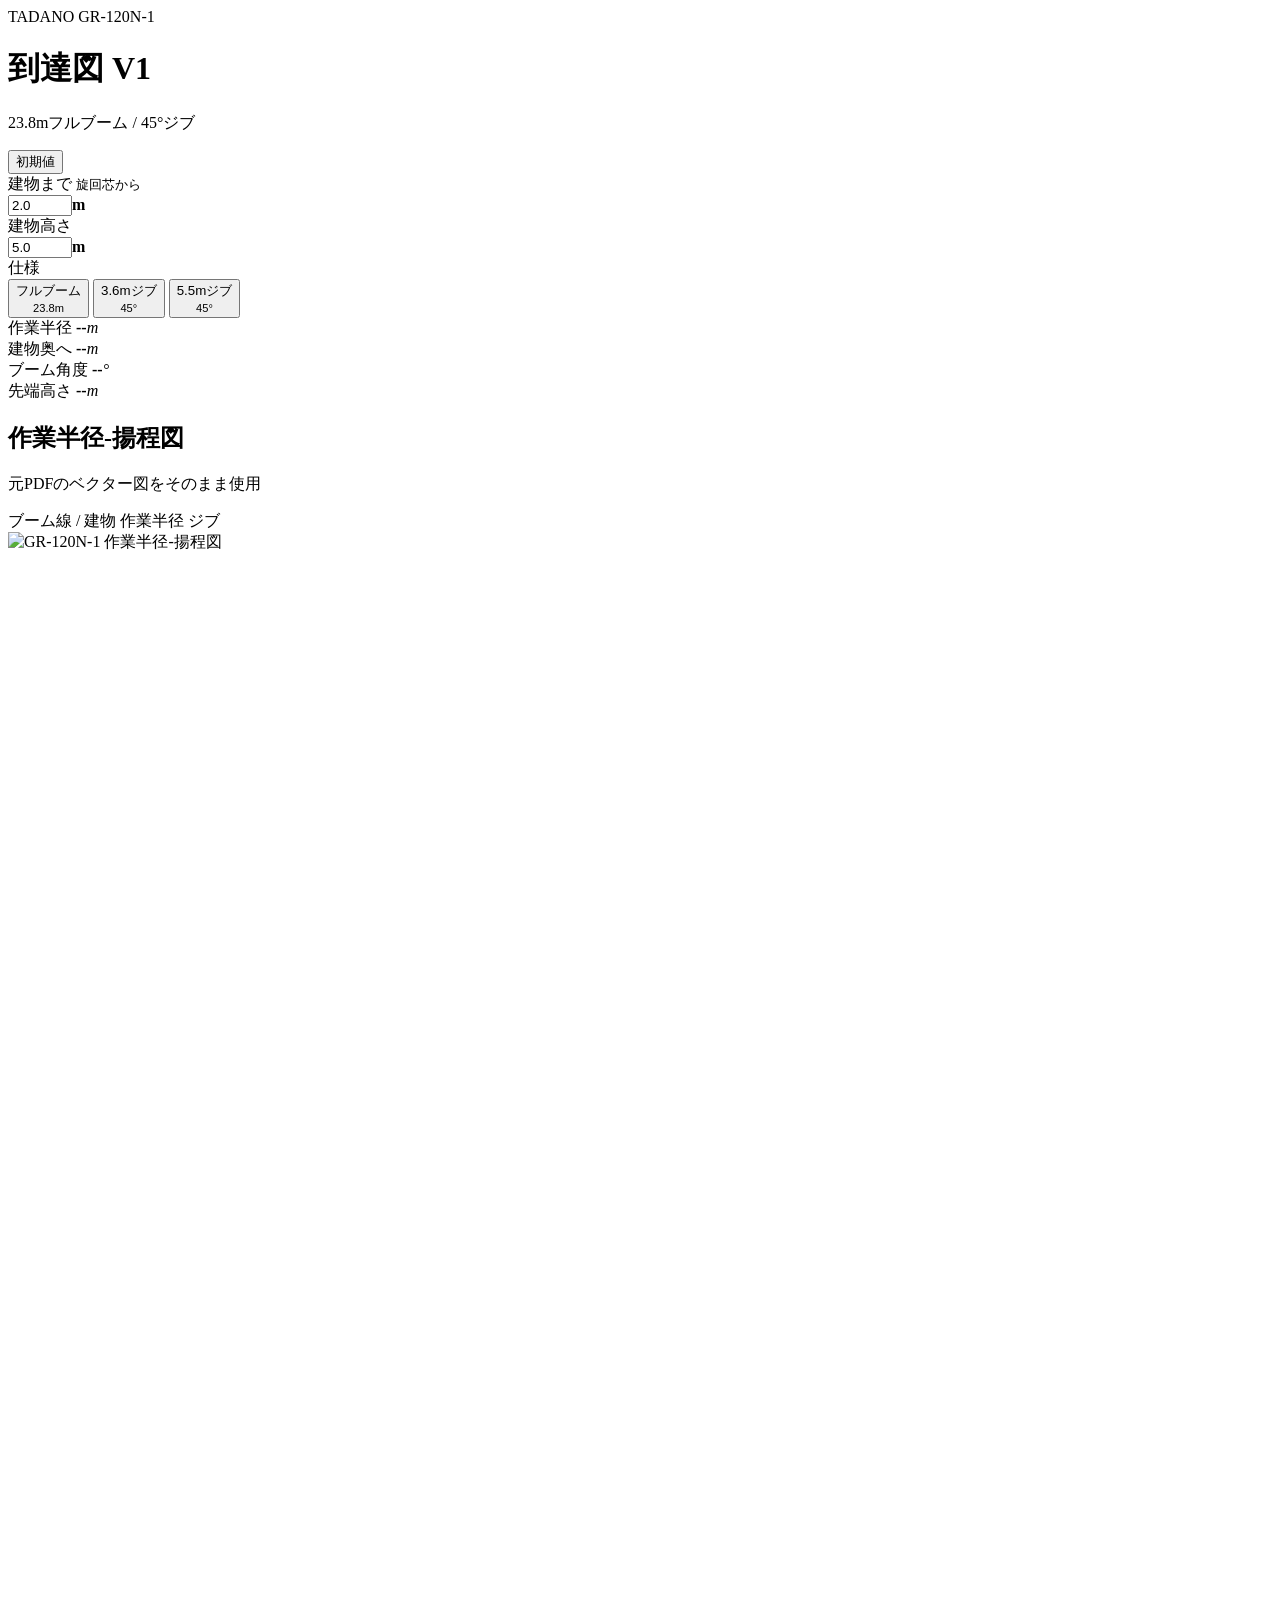
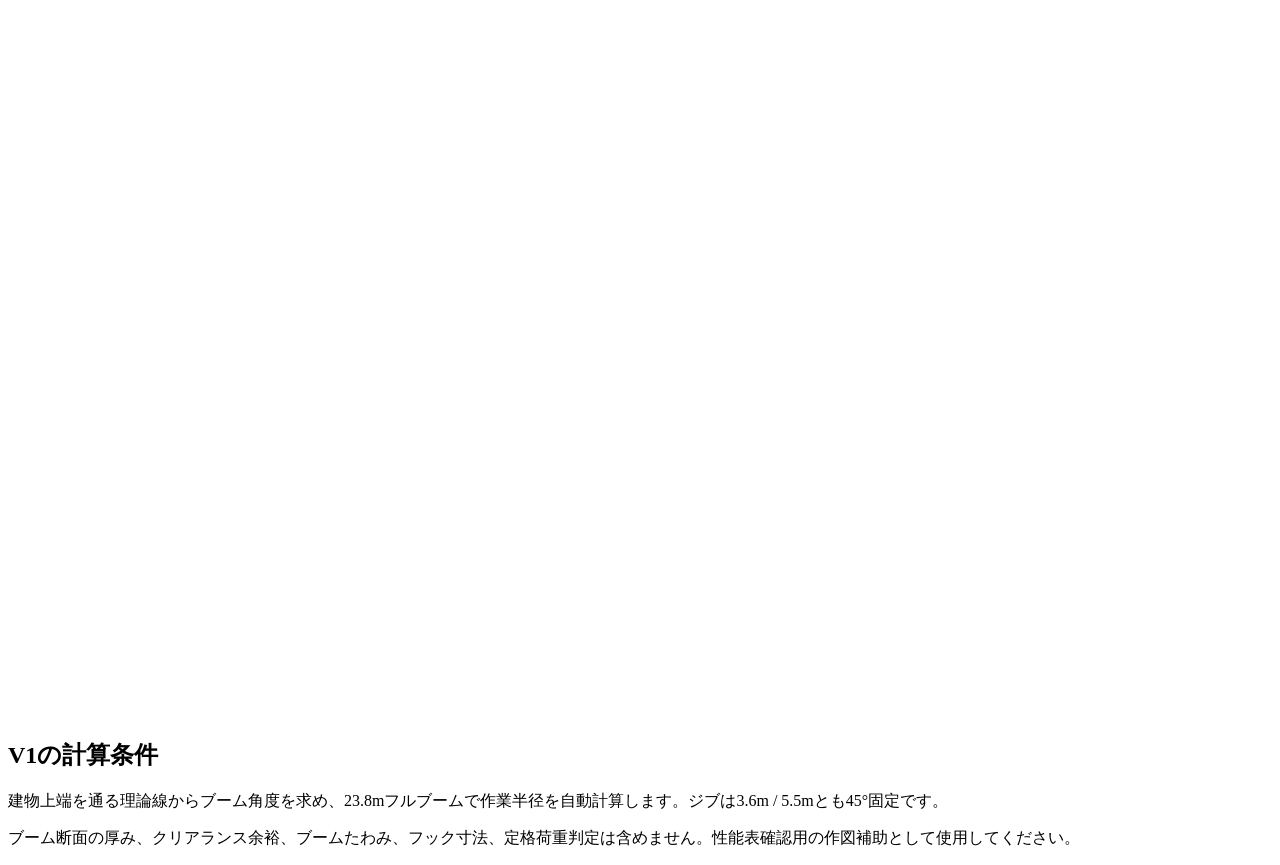
==== gr120n-reach/index.html @ 6168cb0c "Add GR-120N Reach V1 interface" ====
<!doctype html>
<html lang="ja">
<head>
  <meta charset="utf-8">
  <meta name="viewport" content="width=device-width,initial-scale=1,viewport-fit=cover">
  <meta name="theme-color" content="#111827">
  <meta name="description" content="GR-120N-1 フルブーム・45度ジブの作業半径を公式揚程図上に自動作図">
  <title>GR-120N 到達図 V1</title>
  <link rel="stylesheet" href="./styles.css">
</head>
<body>
  <header class="appbar">
    <div>
      <div class="eyebrow">TADANO GR-120N-1</div>
      <h1>到達図 <span>V1</span></h1>
      <p>23.8mフルブーム / 45°ジブ</p>
    </div>
    <button id="resetBtn" class="ghost" type="button">初期値</button>
  </header>

  <main>
    <section class="panel controls" aria-label="入力">
      <div class="field-grid">
        <label>
          <span>建物まで <small>旋回芯から</small></span>
          <div class="number"><input id="distance" type="number" min="0.1" max="24" step="0.1" value="2.0"><b>m</b></div>
        </label>
        <label>
          <span>建物高さ</span>
          <div class="number"><input id="height" type="number" min="0.1" max="32" step="0.1" value="5.0"><b>m</b></div>
        </label>
      </div>

      <div class="mode-wrap">
        <span class="mode-title">仕様</span>
        <div class="segmented" role="tablist" aria-label="仕様切替">
          <button class="mode active" data-mode="boom" type="button">フルブーム<br><small>23.8m</small></button>
          <button class="mode" data-mode="jib36" type="button">3.6mジブ<br><small>45°</small></button>
          <button class="mode" data-mode="jib55" type="button">5.5mジブ<br><small>45°</small></button>
        </div>
      </div>
    </section>

    <section class="result-grid" aria-live="polite">
      <article class="result primary-result">
        <span>作業半径</span>
        <strong id="radiusResult">--</strong><em>m</em>
      </article>
      <article class="result">
        <span>建物奥へ</span>
        <strong id="depthResult">--</strong><em>m</em>
      </article>
      <article class="result">
        <span>ブーム角度</span>
        <strong id="angleResult">--</strong><em>°</em>
      </article>
      <article class="result">
        <span>先端高さ</span>
        <strong id="tipHeightResult">--</strong><em>m</em>
      </article>
    </section>

    <div id="warning" class="warning hidden" role="status"></div>

    <section class="panel chart-panel">
      <div class="chart-head">
        <div>
          <h2>作業半径-揚程図</h2>
          <p>元PDFのベクター図をそのまま使用</p>
        </div>
        <div class="legend">
          <span><i class="red"></i>ブーム線 / 建物</span>
          <span><i class="green"></i>作業半径</span>
          <span><i class="violet"></i>ジブ</span>
        </div>
      </div>

      <div class="chart-scroll">
        <div id="chartStage" class="chart-stage">
          <img src="./assets/gr120n-range-chart.svg" alt="GR-120N-1 作業半径-揚程図" draggable="false">
          <svg id="overlay" viewBox="45 46 505 704" preserveAspectRatio="xMidYMid meet" aria-hidden="true">
            <g id="drawing"></g>
          </svg>
        </div>
      </div>
    </section>

    <section class="panel note">
      <h2>V1の計算条件</h2>
      <p>建物上端を通る理論線からブーム角度を求め、23.8mフルブームで作業半径を自動計算します。ジブは3.6m / 5.5mとも45°固定です。</p>
      <p>ブーム断面の厚み、クリアランス余裕、ブームたわみ、フック寸法、定格荷重判定は含めません。性能表確認用の作図補助として使用してください。</p>
    </section>
  </main>

  <script type="module" src="./app.js"></script>
</body>
</html>
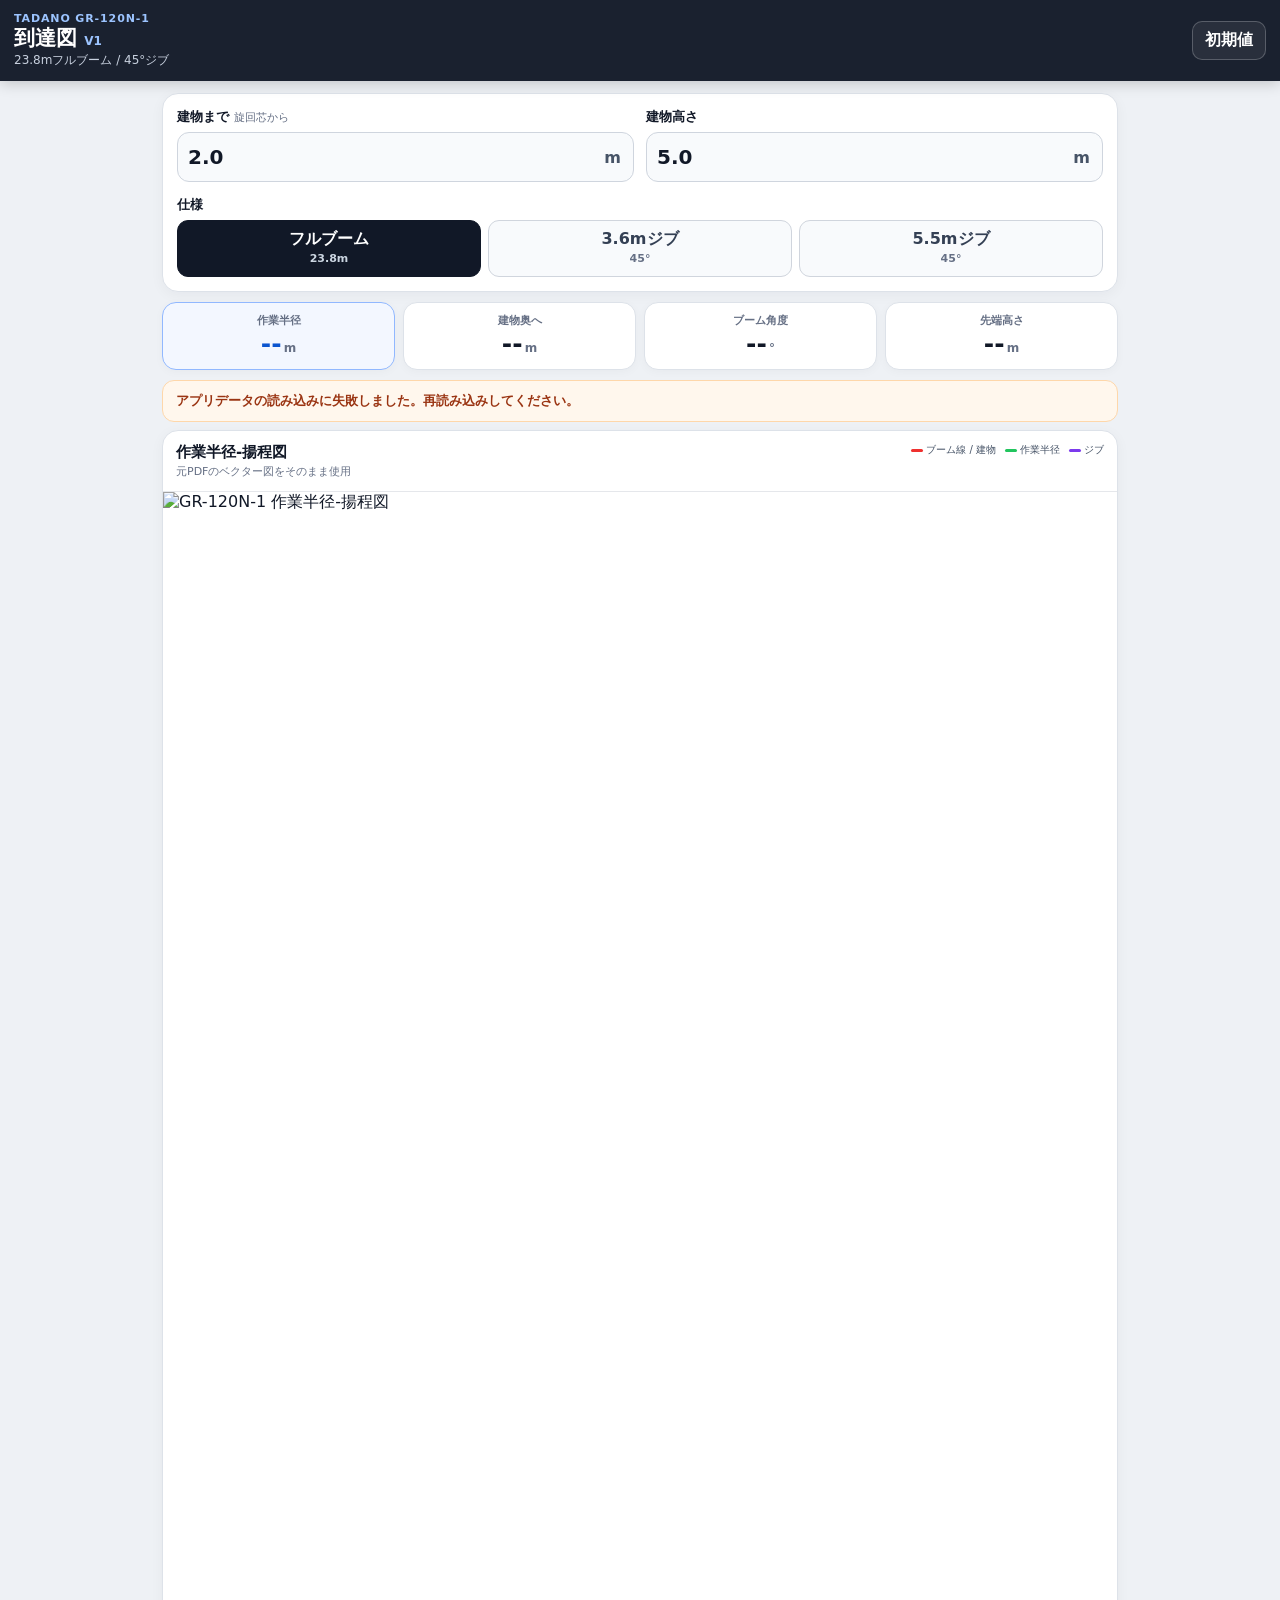
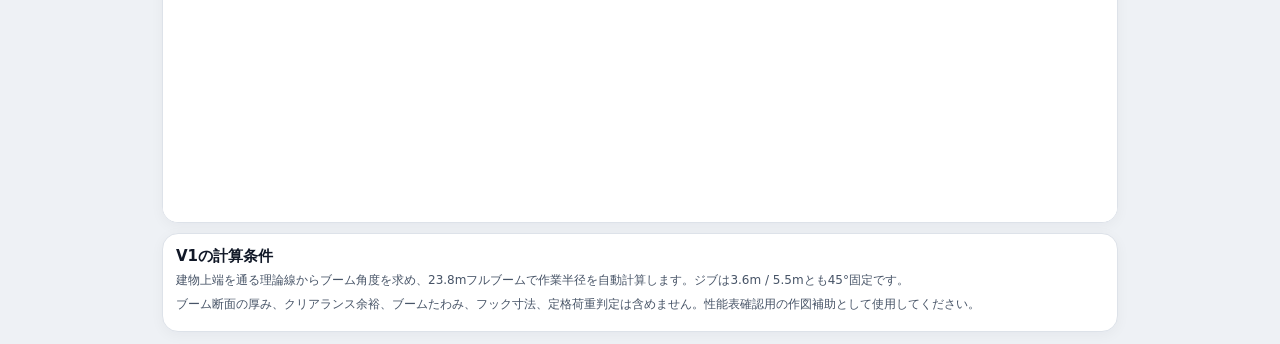
==== commit 4f383672: "Deploy GR-120N Reach with bundled exact vector chart" ====
--- a/gr120n-reach/index.html
+++ b/gr120n-reach/index.html
@@ -77,7 +77,7 @@
 
       <div class="chart-scroll">
         <div id="chartStage" class="chart-stage">
-          <img src="./assets/gr120n-range-chart.svg" alt="GR-120N-1 作業半径-揚程図" draggable="false">
+          <img id="sourceChart" alt="GR-120N-1 作業半径-揚程図" draggable="false">
           <svg id="overlay" viewBox="45 46 505 704" preserveAspectRatio="xMidYMid meet" aria-hidden="true">
             <g id="drawing"></g>
           </svg>
--- a/gr120n-reach/styles.css
+++ b/gr120n-reach/styles.css
@@ -0,0 +1,4 @@
+:root{font-family:system-ui,-apple-system,"Noto Sans JP","Yu Gothic",sans-serif;color:#111827;background:#eef1f5;--blue:#0f62fe;--red:#ef312f;--green:#22c55e;--violet:#7c3aed;--muted:#667085;--line:#d7dce4}
+*{box-sizing:border-box}body{margin:0;min-height:100vh;background:#eef1f5;color:#111827}button,input{font:inherit}.appbar{position:sticky;top:0;z-index:20;display:flex;align-items:center;justify-content:space-between;padding:12px 14px;background:rgba(17,24,39,.96);color:white;box-shadow:0 2px 14px #0003}.eyebrow{font-size:11px;letter-spacing:.08em;color:#9cc4ff;font-weight:800}.appbar h1{font-size:21px;line-height:1.1;margin:2px 0 2px}.appbar h1 span{font-size:12px;color:#9cc4ff}.appbar p{margin:0;color:#c8d1df;font-size:12px}.ghost{border:1px solid #ffffff38;background:#ffffff10;color:white;border-radius:10px;padding:8px 12px;font-weight:700}main{max-width:980px;margin:auto;padding:12px}.panel{background:white;border:1px solid #dde2e9;border-radius:16px;box-shadow:0 3px 14px #1118270b}.controls{padding:14px}.field-grid{display:grid;grid-template-columns:1fr 1fr;gap:12px}.field-grid label>span,.mode-title{display:block;font-size:13px;font-weight:800;margin-bottom:6px}.field-grid small{font-weight:500;color:var(--muted)}.number{display:flex;align-items:center;border:1px solid #cfd5de;border-radius:12px;background:#f8fafc;overflow:hidden}.number:focus-within{border-color:var(--blue);box-shadow:0 0 0 3px #0f62fe18}.number input{width:100%;border:0;outline:0;background:transparent;padding:12px 10px;font-size:20px;font-weight:800;color:#111827}.number b{padding:0 12px;color:#475467}.mode-wrap{margin-top:14px}.segmented{display:grid;grid-template-columns:repeat(3,1fr);gap:7px}.mode{border:1px solid #d0d5dd;background:#f8fafc;border-radius:11px;padding:9px 5px;font-weight:800;color:#344054;line-height:1.15}.mode small{font-size:11px;color:#667085}.mode.active{background:#111827;border-color:#111827;color:white}.mode.active small{color:#cbd5e1}.result-grid{display:grid;grid-template-columns:repeat(4,1fr);gap:8px;margin:10px 0}.result{background:white;border:1px solid #dde2e9;border-radius:14px;padding:10px;text-align:center;box-shadow:0 2px 10px #11182708}.result span{display:block;color:#667085;font-size:11px;font-weight:700}.result strong{font-size:25px;line-height:1.25}.result em{font-style:normal;font-size:12px;font-weight:700;margin-left:2px;color:#667085}.primary-result{border-color:#91b8ff;background:#f3f7ff}.primary-result strong{color:#0b55cf}.warning{margin:8px 0;padding:11px 13px;background:#fff7ed;border:1px solid #fed7aa;color:#9a3412;border-radius:12px;font-size:13px;font-weight:700}.hidden{display:none}.chart-panel{overflow:hidden}.chart-head{display:flex;align-items:flex-start;justify-content:space-between;gap:8px;padding:12px 13px;border-bottom:1px solid #e5e7eb}.chart-head h2,.note h2{font-size:15px;margin:0 0 2px}.chart-head p{font-size:11px;color:#667085;margin:0}.legend{display:flex;flex-wrap:wrap;justify-content:flex-end;gap:5px 9px;font-size:10px;color:#475467}.legend i{display:inline-block;width:12px;height:3px;border-radius:2px;vertical-align:middle;margin-right:3px}.red{background:var(--red)}.green{background:var(--green)}.violet{background:var(--violet)}.chart-scroll{overflow:auto;background:#fff;-webkit-overflow-scrolling:touch}.chart-stage{position:relative;width:max(100%,680px);aspect-ratio:505/704;background:white}.chart-stage img,.chart-stage svg{position:absolute;inset:0;width:100%;height:100%;user-select:none;-webkit-user-select:none}.chart-stage svg{pointer-events:none}.note{margin-top:10px;padding:13px}.note p{margin:5px 0;color:#475467;font-size:12px;line-height:1.55}
+.overlay-label{font:700 8px system-ui,-apple-system,"Noto Sans JP",sans-serif;paint-order:stroke;stroke:white;stroke-width:2.4px;stroke-linejoin:round}.overlay-dim{font:800 8.5px system-ui,-apple-system,"Noto Sans JP",sans-serif;paint-order:stroke;stroke:white;stroke-width:2.8px;stroke-linejoin:round}
+@media(max-width:640px){main{padding:9px}.result-grid{grid-template-columns:1fr 1fr}.chart-head{display:block}.legend{justify-content:flex-start;margin-top:8px}.chart-stage{width:760px}.appbar{padding-top:max(11px,env(safe-area-inset-top))}}
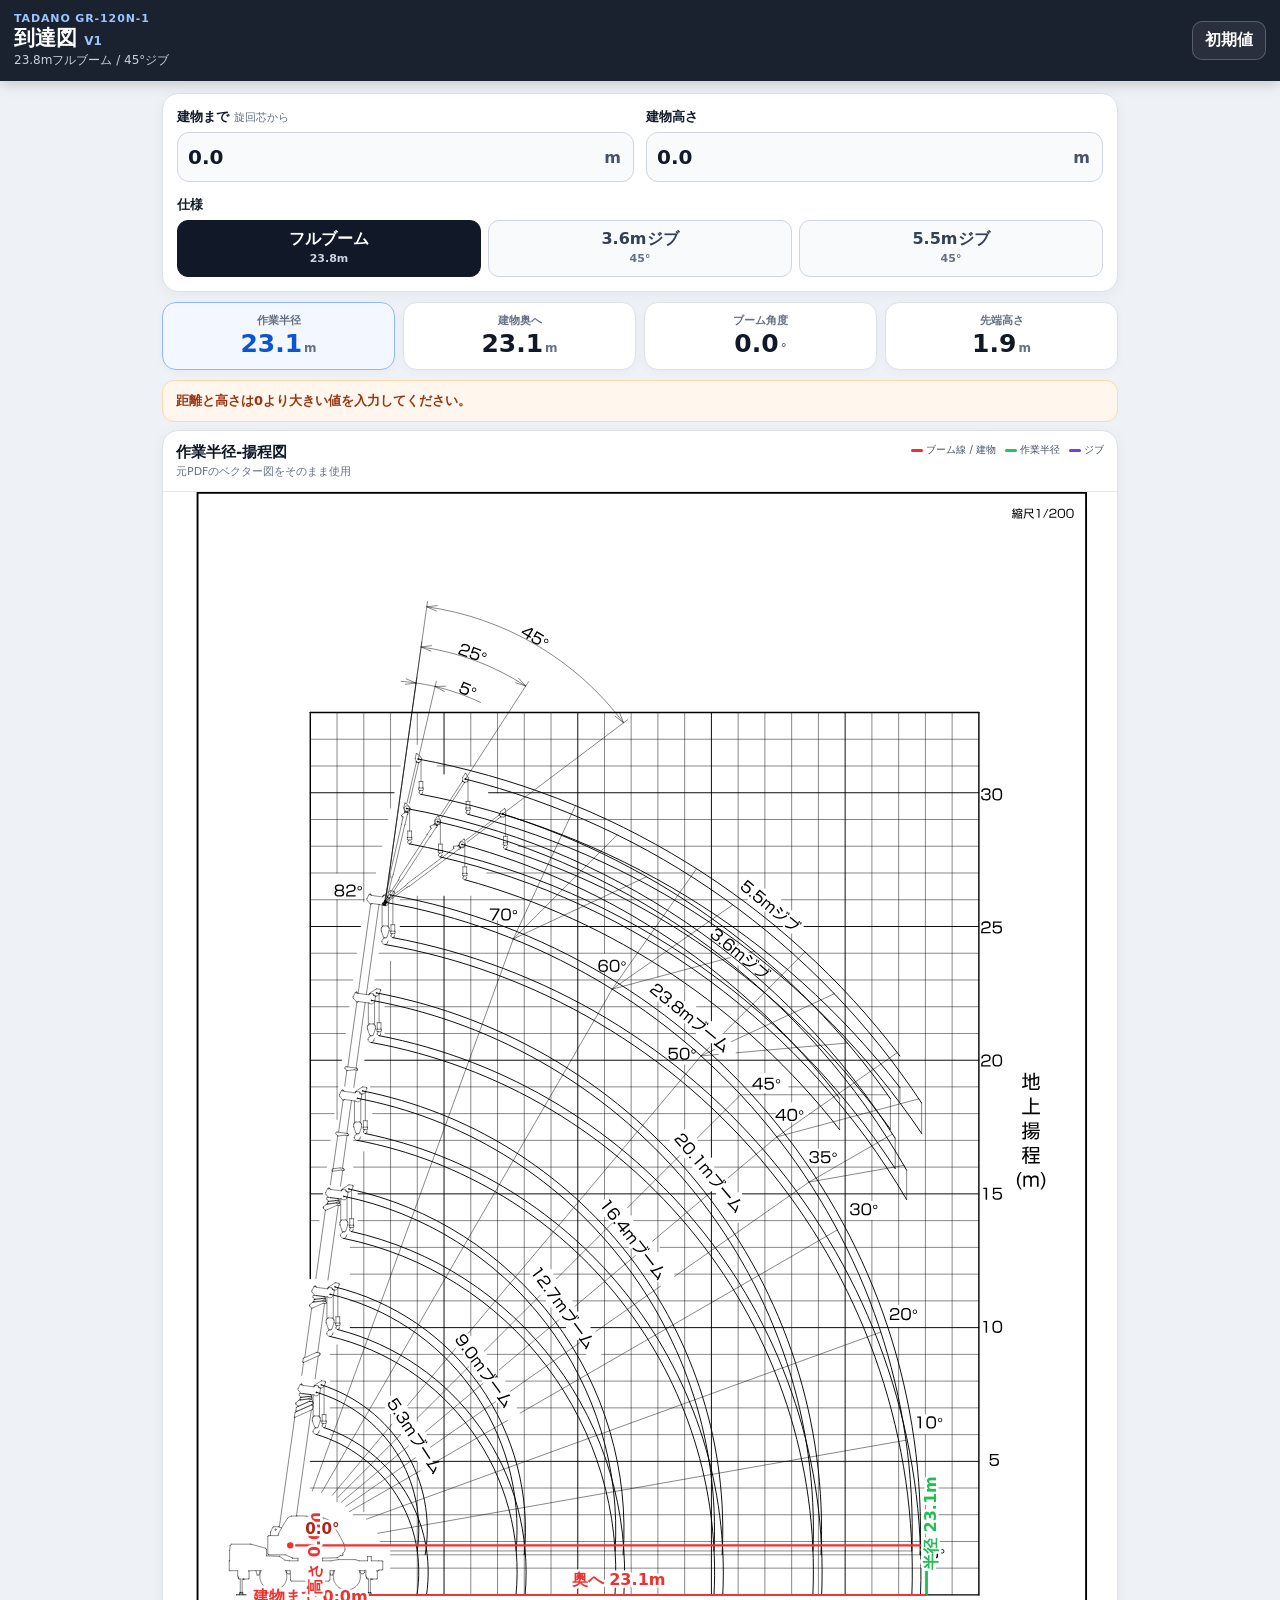
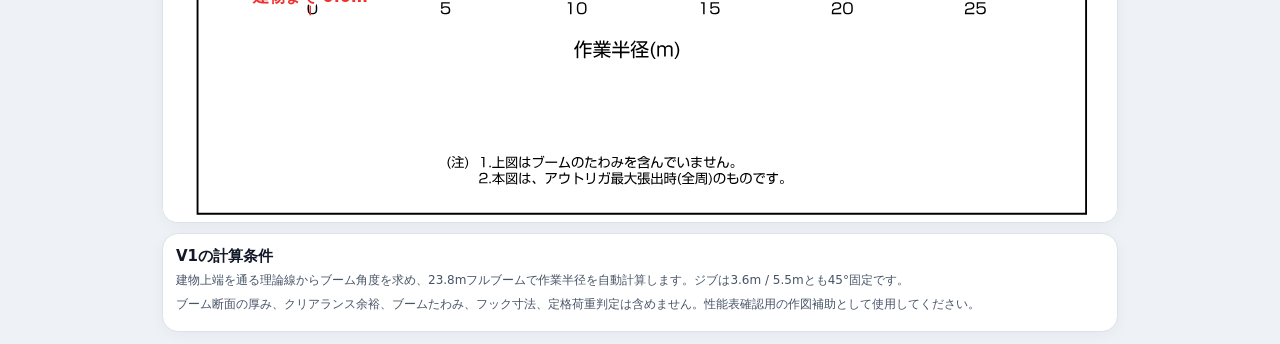
==== commit b1d317f0: "Start GR-120N Reach inputs at zero" ====
--- a/gr120n-reach/index.html
+++ b/gr120n-reach/index.html
@@ -23,11 +23,11 @@
       <div class="field-grid">
         <label>
           <span>建物まで <small>旋回芯から</small></span>
-          <div class="number"><input id="distance" type="number" min="0.1" max="24" step="0.1" value="2.0"><b>m</b></div>
+          <div class="number"><input id="distance" type="number" min="0.1" max="24" step="0.1" value="0.0"><b>m</b></div>
         </label>
         <label>
           <span>建物高さ</span>
-          <div class="number"><input id="height" type="number" min="0.1" max="32" step="0.1" value="5.0"><b>m</b></div>
+          <div class="number"><input id="height" type="number" min="0.1" max="32" step="0.1" value="0.0"><b>m</b></div>
         </label>
       </div>
 
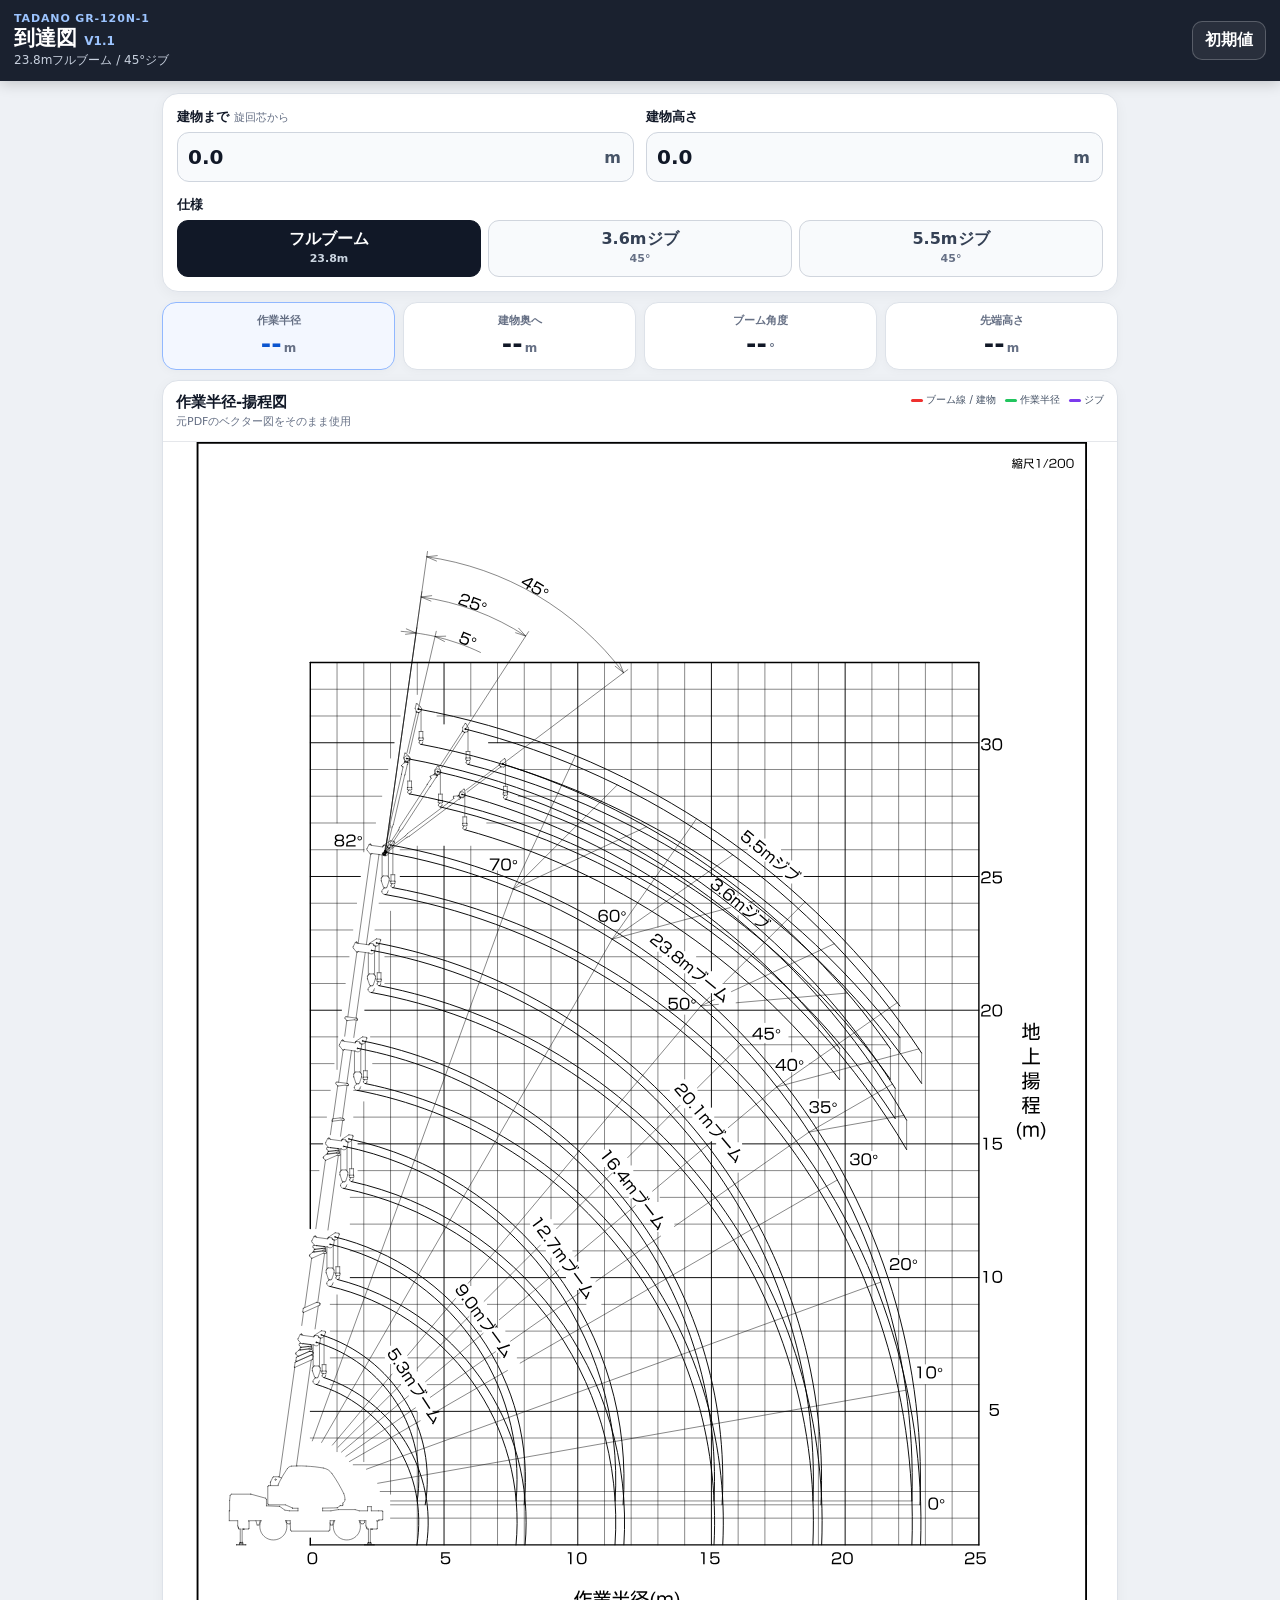
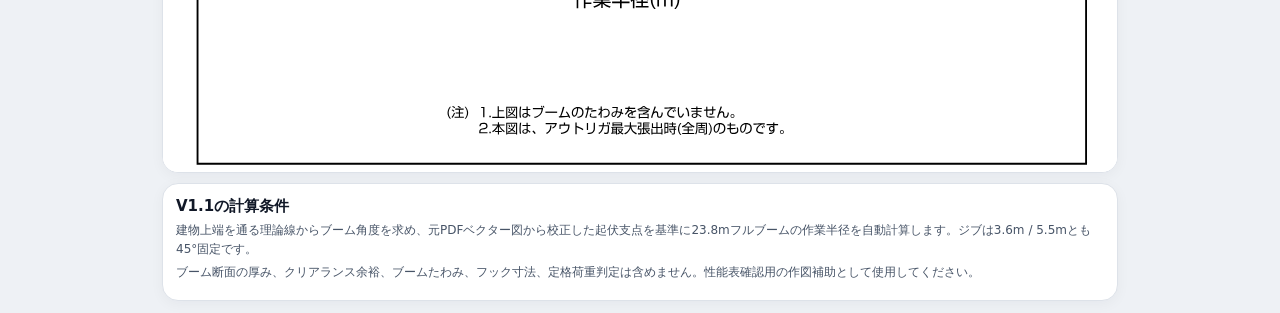
==== commit 28aac073: "Label calibrated GR-120N Reach as V1.1" ====
--- a/gr120n-reach/index.html
+++ b/gr120n-reach/index.html
@@ -5,14 +5,14 @@
   <meta name="viewport" content="width=device-width,initial-scale=1,viewport-fit=cover">
   <meta name="theme-color" content="#111827">
   <meta name="description" content="GR-120N-1 フルブーム・45度ジブの作業半径を公式揚程図上に自動作図">
-  <title>GR-120N 到達図 V1</title>
+  <title>GR-120N 到達図 V1.1</title>
   <link rel="stylesheet" href="./styles.css">
 </head>
 <body>
   <header class="appbar">
     <div>
       <div class="eyebrow">TADANO GR-120N-1</div>
-      <h1>到達図 <span>V1</span></h1>
+      <h1>到達図 <span>V1.1</span></h1>
       <p>23.8mフルブーム / 45°ジブ</p>
     </div>
     <button id="resetBtn" class="ghost" type="button">初期値</button>
@@ -86,8 +86,8 @@
     </section>
 
     <section class="panel note">
-      <h2>V1の計算条件</h2>
-      <p>建物上端を通る理論線からブーム角度を求め、23.8mフルブームで作業半径を自動計算します。ジブは3.6m / 5.5mとも45°固定です。</p>
+      <h2>V1.1の計算条件</h2>
+      <p>建物上端を通る理論線からブーム角度を求め、元PDFベクター図から校正した起伏支点を基準に23.8mフルブームの作業半径を自動計算します。ジブは3.6m / 5.5mとも45°固定です。</p>
       <p>ブーム断面の厚み、クリアランス余裕、ブームたわみ、フック寸法、定格荷重判定は含めません。性能表確認用の作図補助として使用してください。</p>
     </section>
   </main>
